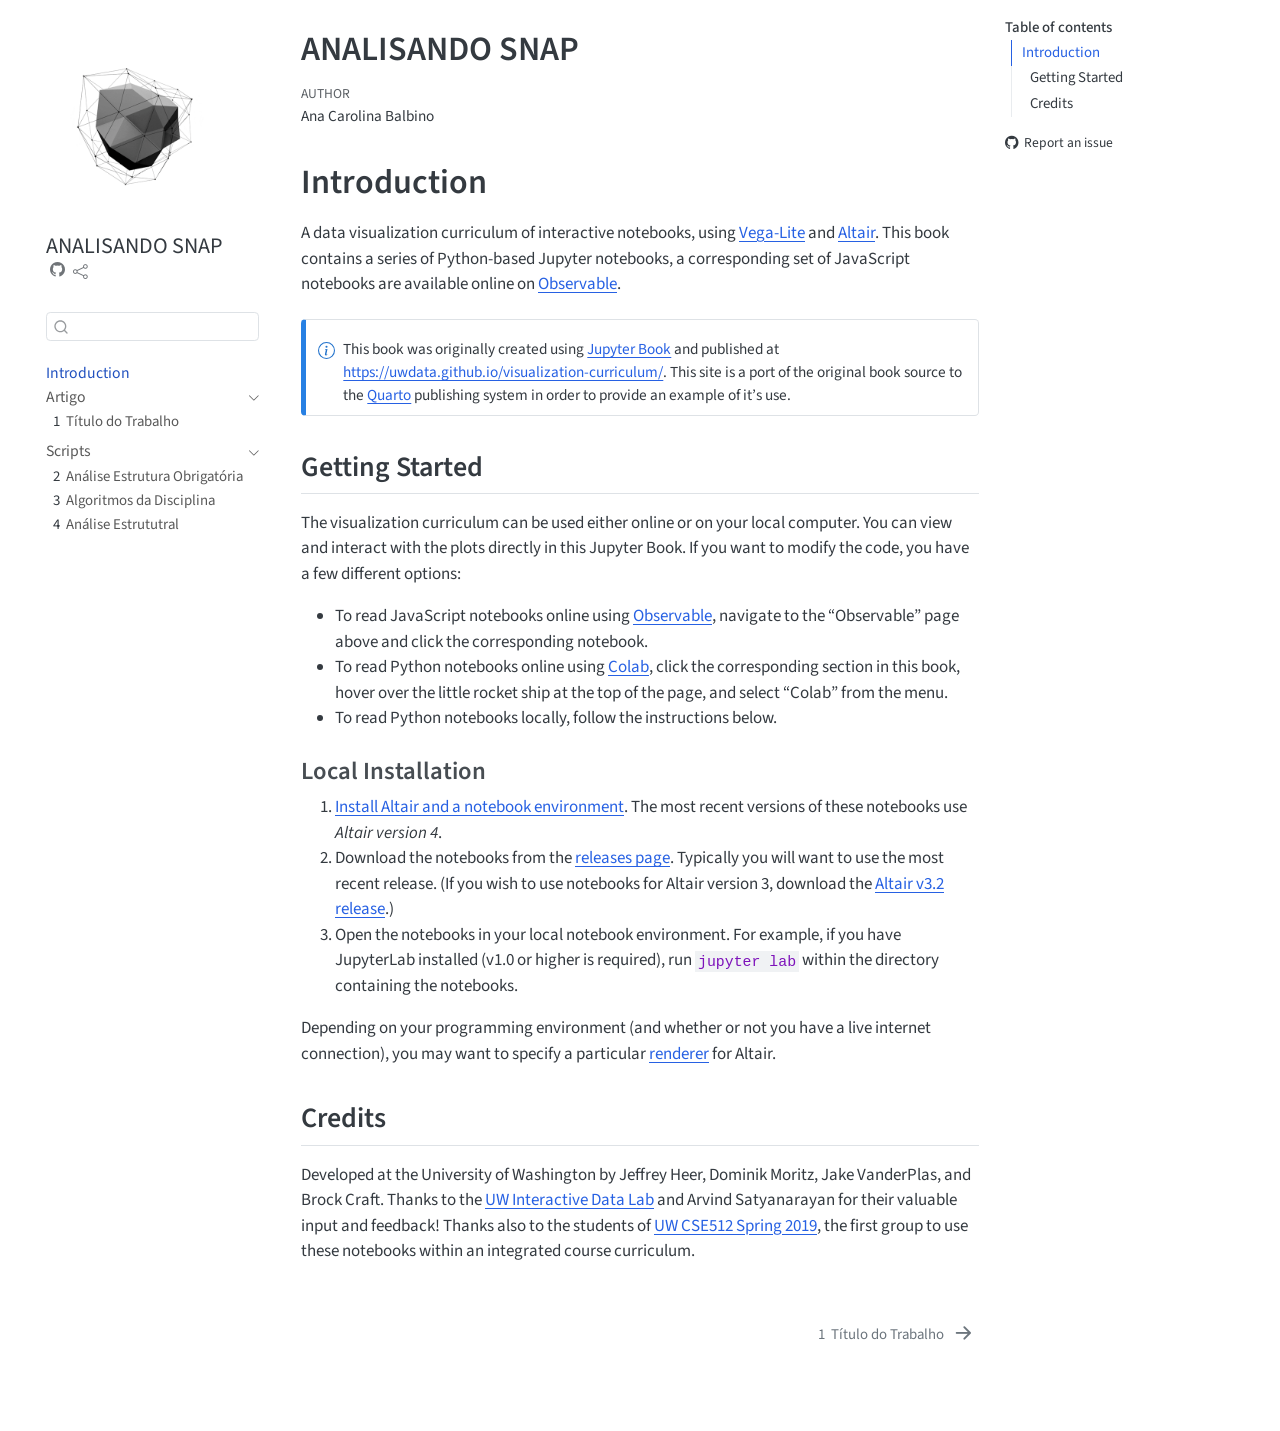
==== docs/index.html @ e95cc05e "up." ====
<!DOCTYPE html>
<html xmlns="http://www.w3.org/1999/xhtml" lang="en" xml:lang="en"><head>

<meta charset="utf-8">
<meta name="generator" content="quarto-1.8.25">

<meta name="viewport" content="width=device-width, initial-scale=1.0, user-scalable=yes">

<meta name="author" content="Ana Carolina Balbino">

<title>ANALISANDO SNAP</title>
<style>
code{white-space: pre-wrap;}
span.smallcaps{font-variant: small-caps;}
div.columns{display: flex; gap: min(4vw, 1.5em);}
div.column{flex: auto; overflow-x: auto;}
div.hanging-indent{margin-left: 1.5em; text-indent: -1.5em;}
ul.task-list{list-style: none;}
ul.task-list li input[type="checkbox"] {
  width: 0.8em;
  margin: 0 0.8em 0.2em -1em; /* quarto-specific, see https://github.com/quarto-dev/quarto-cli/issues/4556 */ 
  vertical-align: middle;
}
</style>


<script src="site_libs/quarto-nav/quarto-nav.js"></script>
<script src="site_libs/quarto-nav/headroom.min.js"></script>
<script src="site_libs/clipboard/clipboard.min.js"></script>
<script src="site_libs/quarto-search/autocomplete.umd.js"></script>
<script src="site_libs/quarto-search/fuse.min.js"></script>
<script src="site_libs/quarto-search/quarto-search.js"></script>
<meta name="quarto:offset" content="./">
<link href="./paper.html" rel="next">
<script src="site_libs/quarto-html/quarto.js" type="module"></script>
<script src="site_libs/quarto-html/tabsets/tabsets.js" type="module"></script>
<script src="site_libs/quarto-html/axe/axe-check.js" type="module"></script>
<script src="site_libs/quarto-html/popper.min.js"></script>
<script src="site_libs/quarto-html/tippy.umd.min.js"></script>
<script src="site_libs/quarto-html/anchor.min.js"></script>
<link href="site_libs/quarto-html/tippy.css" rel="stylesheet">
<link href="site_libs/quarto-html/quarto-syntax-highlighting-7b89279ff1a6dce999919e0e67d4d9ec.css" rel="stylesheet" id="quarto-text-highlighting-styles">
<script src="site_libs/bootstrap/bootstrap.min.js"></script>
<link href="site_libs/bootstrap/bootstrap-icons.css" rel="stylesheet">
<link href="site_libs/bootstrap/bootstrap-d5729c49dff0e84c36458c7a28d2b019.min.css" rel="stylesheet" append-hash="true" id="quarto-bootstrap" data-mode="light">
<script id="quarto-search-options" type="application/json">{
  "location": "sidebar",
  "copy-button": false,
  "collapse-after": 3,
  "panel-placement": "start",
  "type": "textbox",
  "limit": 50,
  "keyboard-shortcut": [
    "f",
    "/",
    "s"
  ],
  "show-item-context": false,
  "language": {
    "search-no-results-text": "No results",
    "search-matching-documents-text": "matching documents",
    "search-copy-link-title": "Copy link to search",
    "search-hide-matches-text": "Hide additional matches",
    "search-more-match-text": "more match in this document",
    "search-more-matches-text": "more matches in this document",
    "search-clear-button-title": "Clear",
    "search-text-placeholder": "",
    "search-detached-cancel-button-title": "Cancel",
    "search-submit-button-title": "Submit",
    "search-label": "Search"
  }
}</script>


</head>

<body class="nav-sidebar floating quarto-light">

<div id="quarto-search-results"></div>
  <header id="quarto-header" class="headroom fixed-top">
  <nav class="quarto-secondary-nav">
    <div class="container-fluid d-flex">
      <button type="button" class="quarto-btn-toggle btn" data-bs-toggle="collapse" role="button" data-bs-target=".quarto-sidebar-collapse-item" aria-controls="quarto-sidebar" aria-expanded="false" aria-label="Toggle sidebar navigation" onclick="if (window.quartoToggleHeadroom) { window.quartoToggleHeadroom(); }">
        <i class="bi bi-layout-text-sidebar-reverse"></i>
      </button>
        <nav class="quarto-page-breadcrumbs" aria-label="breadcrumb"><ol class="breadcrumb"><li class="breadcrumb-item"><a href="./index.html">Introduction</a></li></ol></nav>
        <a class="flex-grow-1" role="navigation" data-bs-toggle="collapse" data-bs-target=".quarto-sidebar-collapse-item" aria-controls="quarto-sidebar" aria-expanded="false" aria-label="Toggle sidebar navigation" onclick="if (window.quartoToggleHeadroom) { window.quartoToggleHeadroom(); }">      
        </a>
      <button type="button" class="btn quarto-search-button" aria-label="Search" onclick="window.quartoOpenSearch();">
        <i class="bi bi-search"></i>
      </button>
    </div>
  </nav>
</header>
<!-- content -->
<div id="quarto-content" class="quarto-container page-columns page-rows-contents page-layout-article">
<!-- sidebar -->
  <nav id="quarto-sidebar" class="sidebar collapse collapse-horizontal quarto-sidebar-collapse-item sidebar-navigation floating overflow-auto">
    <div class="pt-lg-2 mt-2 text-left sidebar-header sidebar-header-stacked">
      <a href="./index.html" class="sidebar-logo-link">
      <img src="./grafos.gif" alt="" class="sidebar-logo light-content py-0 d-lg-inline d-none">
      <img src="./grafos.gif" alt="" class="sidebar-logo dark-content py-0 d-lg-inline d-none">
      </a>
    <div class="sidebar-title mb-0 py-0">
      <a href="./">ANALISANDO SNAP</a> 
        <div class="sidebar-tools-main">
    <a href="https://github.com/carolbalbs/snap-analysis" title="Source Code" class="quarto-navigation-tool px-1" aria-label="Source Code"><i class="bi bi-github"></i></a>
    <div class="dropdown">
      <a href="" title="Share" id="quarto-navigation-tool-dropdown-0" class="quarto-navigation-tool dropdown-toggle px-1" data-bs-toggle="dropdown" aria-expanded="false" role="link" aria-label="Share"><i class="bi bi-share"></i></a>
      <ul class="dropdown-menu" aria-labelledby="quarto-navigation-tool-dropdown-0">
          <li>
            <a class="dropdown-item sidebar-tools-main-item" href="https://twitter.com/intent/tweet?url=|url|">
              <i class="bi bi-twitter pe-1"></i>
            Twitter
            </a>
          </li>
          <li>
            <a class="dropdown-item sidebar-tools-main-item" href="https://www.linkedin.com/sharing/share-offsite/?url=|url|">
              <i class="bi bi-linkedin pe-1"></i>
            LinkedIn
            </a>
          </li>
      </ul>
    </div>
</div>
    </div>
      </div>
        <div class="mt-2 flex-shrink-0 align-items-center">
        <div class="sidebar-search">
        <div id="quarto-search" class="" title="Search"></div>
        </div>
        </div>
    <div class="sidebar-menu-container"> 
    <ul class="list-unstyled mt-1">
        <li class="sidebar-item">
  <div class="sidebar-item-container"> 
  <a href="./index.html" class="sidebar-item-text sidebar-link active">
 <span class="menu-text">Introduction</span></a>
  </div>
</li>
        <li class="sidebar-item sidebar-item-section">
      <div class="sidebar-item-container"> 
            <a class="sidebar-item-text sidebar-link text-start" data-bs-toggle="collapse" data-bs-target="#quarto-sidebar-section-1" role="navigation" aria-expanded="true">
 <span class="menu-text">Artigo</span></a>
          <a class="sidebar-item-toggle text-start" data-bs-toggle="collapse" data-bs-target="#quarto-sidebar-section-1" role="navigation" aria-expanded="true" aria-label="Toggle section">
            <i class="bi bi-chevron-right ms-2"></i>
          </a> 
      </div>
      <ul id="quarto-sidebar-section-1" class="collapse list-unstyled sidebar-section depth1 show">  
          <li class="sidebar-item">
  <div class="sidebar-item-container"> 
  <a href="./paper.html" class="sidebar-item-text sidebar-link">
 <span class="menu-text"><span class="chapter-number">1</span>&nbsp; <span class="chapter-title">Título do Trabalho</span></span></a>
  </div>
</li>
      </ul>
  </li>
        <li class="sidebar-item sidebar-item-section">
      <div class="sidebar-item-container"> 
            <a class="sidebar-item-text sidebar-link text-start" data-bs-toggle="collapse" data-bs-target="#quarto-sidebar-section-2" role="navigation" aria-expanded="true">
 <span class="menu-text">Scripts</span></a>
          <a class="sidebar-item-toggle text-start" data-bs-toggle="collapse" data-bs-target="#quarto-sidebar-section-2" role="navigation" aria-expanded="true" aria-label="Toggle section">
            <i class="bi bi-chevron-right ms-2"></i>
          </a> 
      </div>
      <ul id="quarto-sidebar-section-2" class="collapse list-unstyled sidebar-section depth1 show">  
          <li class="sidebar-item">
  <div class="sidebar-item-container"> 
  <a href="./parte1.html" class="sidebar-item-text sidebar-link">
 <span class="menu-text"><span class="chapter-number">2</span>&nbsp; <span class="chapter-title">Análise Estrutura Obrigatória</span></span></a>
  </div>
</li>
          <li class="sidebar-item">
  <div class="sidebar-item-container"> 
  <a href="./parte2.html" class="sidebar-item-text sidebar-link">
 <span class="menu-text"><span class="chapter-number">3</span>&nbsp; <span class="chapter-title">Algoritmos da Disciplina</span></span></a>
  </div>
</li>
          <li class="sidebar-item">
  <div class="sidebar-item-container"> 
  <a href="./parte3.html" class="sidebar-item-text sidebar-link">
 <span class="menu-text"><span class="chapter-number">4</span>&nbsp; <span class="chapter-title">Análise Estrututral</span></span></a>
  </div>
</li>
      </ul>
  </li>
    </ul>
    </div>
</nav>
<div id="quarto-sidebar-glass" class="quarto-sidebar-collapse-item" data-bs-toggle="collapse" data-bs-target=".quarto-sidebar-collapse-item"></div>
<!-- margin-sidebar -->
    <div id="quarto-margin-sidebar" class="sidebar margin-sidebar">
        <nav id="TOC" role="doc-toc" class="toc-active">
    <h2 id="toc-title">Table of contents</h2>
   
  <ul>
  <li><a href="#introduction" id="toc-introduction" class="nav-link active" data-scroll-target="#introduction">Introduction</a>
  <ul class="collapse">
  <li><a href="#getting-started" id="toc-getting-started" class="nav-link" data-scroll-target="#getting-started">Getting Started</a>
  <ul class="collapse">
  <li><a href="#local-installation" id="toc-local-installation" class="nav-link" data-scroll-target="#local-installation">Local Installation</a></li>
  </ul></li>
  <li><a href="#credits" id="toc-credits" class="nav-link" data-scroll-target="#credits">Credits</a></li>
  </ul></li>
  </ul>
<div class="toc-actions"><ul><li><a href="https://github.com/carolbalbs/snap-analysis/issues/new" class="toc-action"><i class="bi bi-github"></i>Report an issue</a></li></ul></div></nav>
    </div>
<!-- main -->
<main class="content" id="quarto-document-content">

<header id="title-block-header" class="quarto-title-block default">
<div class="quarto-title">
<h1 class="title">ANALISANDO SNAP</h1>
</div>



<div class="quarto-title-meta">

    <div>
    <div class="quarto-title-meta-heading">Author</div>
    <div class="quarto-title-meta-contents">
             <p>Ana Carolina Balbino </p>
          </div>
  </div>
    
  
    
  </div>
  


</header>


<section id="introduction" class="level1 unnumbered">
<h1 class="unnumbered">Introduction</h1>
<p>A data visualization curriculum of interactive notebooks, using <a href="https://vega.github.io/vega-lite/">Vega-Lite</a> and <a href="https://altair-viz.github.io/">Altair</a>. This book contains a series of Python-based Jupyter notebooks, a corresponding set of JavaScript notebooks are available online on <a href="https://observablehq.com/@uwdata/data-visualization-curriculum">Observable</a>.</p>
<div class="callout callout-style-simple callout-note">
<div class="callout-body d-flex">
<div class="callout-icon-container">
<i class="callout-icon"></i>
</div>
<div class="callout-body-container">
<p>This book was originally created using <a href="https://jupyterbook.org/">Jupyter Book</a> and published at <a href="https://uwdata.github.io/visualization-curriculum/" class="uri">https://uwdata.github.io/visualization-curriculum/</a>. This site is a port of the original book source to the <a href="https://quarto.org">Quarto</a> publishing system in order to provide an example of it’s use.</p>
</div>
</div>
</div>
<section id="getting-started" class="level2">
<h2 class="anchored" data-anchor-id="getting-started">Getting Started</h2>
<p>The visualization curriculum can be used either online or on your local computer. You can view and interact with the plots directly in this Jupyter Book. If you want to modify the code, you have a few different options:</p>
<ul>
<li>To read JavaScript notebooks online using <a href="https://observablehq.com/">Observable</a>, navigate to the “Observable” page above and click the corresponding notebook.</li>
<li>To read Python notebooks online using <a href="https://colab.research.google.com/">Colab</a>, click the corresponding section in this book, hover over the little rocket ship at the top of the page, and select “Colab” from the menu.</li>
<li>To read Python notebooks locally, follow the instructions below.</li>
</ul>
<section id="local-installation" class="level3">
<h3 class="anchored" data-anchor-id="local-installation">Local Installation</h3>
<ol type="1">
<li><a href="https://altair-viz.github.io/getting_started/installation.html">Install Altair and a notebook environment</a>. The most recent versions of these notebooks use <em>Altair version 4</em>.</li>
<li>Download the notebooks from the <a href="https://github.com/uwdata/visualization-curriculum/releases">releases page</a>. Typically you will want to use the most recent release. (If you wish to use notebooks for Altair version 3, download the <a href="https://github.com/uwdata/visualization-curriculum/releases/tag/altair-v3">Altair v3.2 release</a>.)</li>
<li>Open the notebooks in your local notebook environment. For example, if you have JupyterLab installed (v1.0 or higher is required), run <code>jupyter lab</code> within the directory containing the notebooks.</li>
</ol>
<p>Depending on your programming environment (and whether or not you have a live internet connection), you may want to specify a particular <a href="https://altair-viz.github.io/user_guide/display_frontends.html">renderer</a> for Altair.</p>
</section>
</section>
<section id="credits" class="level2">
<h2 class="anchored" data-anchor-id="credits">Credits</h2>
<p>Developed at the University of Washington by Jeffrey Heer, Dominik Moritz, Jake VanderPlas, and Brock Craft. Thanks to the <a href="https://idl.cs.washington.edu/">UW Interactive Data Lab</a> and Arvind Satyanarayan for their valuable input and feedback! Thanks also to the students of <a href="https://courses.cs.washington.edu/courses/cse512/19sp/">UW CSE512 Spring 2019</a>, the first group to use these notebooks within an integrated course curriculum.</p>


</section>
</section>

</main> <!-- /main -->
<script id="quarto-html-after-body" type="application/javascript">
  window.document.addEventListener("DOMContentLoaded", function (event) {
    const icon = "";
    const anchorJS = new window.AnchorJS();
    anchorJS.options = {
      placement: 'right',
      icon: icon
    };
    anchorJS.add('.anchored');
    const isCodeAnnotation = (el) => {
      for (const clz of el.classList) {
        if (clz.startsWith('code-annotation-')) {                     
          return true;
        }
      }
      return false;
    }
    const onCopySuccess = function(e) {
      // button target
      const button = e.trigger;
      // don't keep focus
      button.blur();
      // flash "checked"
      button.classList.add('code-copy-button-checked');
      var currentTitle = button.getAttribute("title");
      button.setAttribute("title", "Copied!");
      let tooltip;
      if (window.bootstrap) {
        button.setAttribute("data-bs-toggle", "tooltip");
        button.setAttribute("data-bs-placement", "left");
        button.setAttribute("data-bs-title", "Copied!");
        tooltip = new bootstrap.Tooltip(button, 
          { trigger: "manual", 
            customClass: "code-copy-button-tooltip",
            offset: [0, -8]});
        tooltip.show();    
      }
      setTimeout(function() {
        if (tooltip) {
          tooltip.hide();
          button.removeAttribute("data-bs-title");
          button.removeAttribute("data-bs-toggle");
          button.removeAttribute("data-bs-placement");
        }
        button.setAttribute("title", currentTitle);
        button.classList.remove('code-copy-button-checked');
      }, 1000);
      // clear code selection
      e.clearSelection();
    }
    const getTextToCopy = function(trigger) {
      const outerScaffold = trigger.parentElement.cloneNode(true);
      const codeEl = outerScaffold.querySelector('code');
      for (const childEl of codeEl.children) {
        if (isCodeAnnotation(childEl)) {
          childEl.remove();
        }
      }
      return codeEl.innerText;
    }
    const clipboard = new window.ClipboardJS('.code-copy-button:not([data-in-quarto-modal])', {
      text: getTextToCopy
    });
    clipboard.on('success', onCopySuccess);
    if (window.document.getElementById('quarto-embedded-source-code-modal')) {
      const clipboardModal = new window.ClipboardJS('.code-copy-button[data-in-quarto-modal]', {
        text: getTextToCopy,
        container: window.document.getElementById('quarto-embedded-source-code-modal')
      });
      clipboardModal.on('success', onCopySuccess);
    }
      var localhostRegex = new RegExp(/^(?:http|https):\/\/localhost\:?[0-9]*\//);
      var mailtoRegex = new RegExp(/^mailto:/);
        var filterRegex = new RegExp('/' + window.location.host + '/');
      var isInternal = (href) => {
          return filterRegex.test(href) || localhostRegex.test(href) || mailtoRegex.test(href);
      }
      // Inspect non-navigation links and adorn them if external
     var links = window.document.querySelectorAll('a[href]:not(.nav-link):not(.navbar-brand):not(.toc-action):not(.sidebar-link):not(.sidebar-item-toggle):not(.pagination-link):not(.no-external):not([aria-hidden]):not(.dropdown-item):not(.quarto-navigation-tool):not(.about-link)');
      for (var i=0; i<links.length; i++) {
        const link = links[i];
        if (!isInternal(link.href)) {
          // undo the damage that might have been done by quarto-nav.js in the case of
          // links that we want to consider external
          if (link.dataset.originalHref !== undefined) {
            link.href = link.dataset.originalHref;
          }
        }
      }
    function tippyHover(el, contentFn, onTriggerFn, onUntriggerFn) {
      const config = {
        allowHTML: true,
        maxWidth: 500,
        delay: 100,
        arrow: false,
        appendTo: function(el) {
            return el.parentElement;
        },
        interactive: true,
        interactiveBorder: 10,
        theme: 'quarto',
        placement: 'bottom-start',
      };
      if (contentFn) {
        config.content = contentFn;
      }
      if (onTriggerFn) {
        config.onTrigger = onTriggerFn;
      }
      if (onUntriggerFn) {
        config.onUntrigger = onUntriggerFn;
      }
      window.tippy(el, config); 
    }
    const noterefs = window.document.querySelectorAll('a[role="doc-noteref"]');
    for (var i=0; i<noterefs.length; i++) {
      const ref = noterefs[i];
      tippyHover(ref, function() {
        // use id or data attribute instead here
        let href = ref.getAttribute('data-footnote-href') || ref.getAttribute('href');
        try { href = new URL(href).hash; } catch {}
        const id = href.replace(/^#\/?/, "");
        const note = window.document.getElementById(id);
        if (note) {
          return note.innerHTML;
        } else {
          return "";
        }
      });
    }
    const xrefs = window.document.querySelectorAll('a.quarto-xref');
    const processXRef = (id, note) => {
      // Strip column container classes
      const stripColumnClz = (el) => {
        el.classList.remove("page-full", "page-columns");
        if (el.children) {
          for (const child of el.children) {
            stripColumnClz(child);
          }
        }
      }
      stripColumnClz(note)
      if (id === null || id.startsWith('sec-')) {
        // Special case sections, only their first couple elements
        const container = document.createElement("div");
        if (note.children && note.children.length > 2) {
          container.appendChild(note.children[0].cloneNode(true));
          for (let i = 1; i < note.children.length; i++) {
            const child = note.children[i];
            if (child.tagName === "P" && child.innerText === "") {
              continue;
            } else {
              container.appendChild(child.cloneNode(true));
              break;
            }
          }
          if (window.Quarto?.typesetMath) {
            window.Quarto.typesetMath(container);
          }
          return container.innerHTML
        } else {
          if (window.Quarto?.typesetMath) {
            window.Quarto.typesetMath(note);
          }
          return note.innerHTML;
        }
      } else {
        // Remove any anchor links if they are present
        const anchorLink = note.querySelector('a.anchorjs-link');
        if (anchorLink) {
          anchorLink.remove();
        }
        if (window.Quarto?.typesetMath) {
          window.Quarto.typesetMath(note);
        }
        if (note.classList.contains("callout")) {
          return note.outerHTML;
        } else {
          return note.innerHTML;
        }
      }
    }
    for (var i=0; i<xrefs.length; i++) {
      const xref = xrefs[i];
      tippyHover(xref, undefined, function(instance) {
        instance.disable();
        let url = xref.getAttribute('href');
        let hash = undefined; 
        if (url.startsWith('#')) {
          hash = url;
        } else {
          try { hash = new URL(url).hash; } catch {}
        }
        if (hash) {
          const id = hash.replace(/^#\/?/, "");
          const note = window.document.getElementById(id);
          if (note !== null) {
            try {
              const html = processXRef(id, note.cloneNode(true));
              instance.setContent(html);
            } finally {
              instance.enable();
              instance.show();
            }
          } else {
            // See if we can fetch this
            fetch(url.split('#')[0])
            .then(res => res.text())
            .then(html => {
              const parser = new DOMParser();
              const htmlDoc = parser.parseFromString(html, "text/html");
              const note = htmlDoc.getElementById(id);
              if (note !== null) {
                const html = processXRef(id, note);
                instance.setContent(html);
              } 
            }).finally(() => {
              instance.enable();
              instance.show();
            });
          }
        } else {
          // See if we can fetch a full url (with no hash to target)
          // This is a special case and we should probably do some content thinning / targeting
          fetch(url)
          .then(res => res.text())
          .then(html => {
            const parser = new DOMParser();
            const htmlDoc = parser.parseFromString(html, "text/html");
            const note = htmlDoc.querySelector('main.content');
            if (note !== null) {
              // This should only happen for chapter cross references
              // (since there is no id in the URL)
              // remove the first header
              if (note.children.length > 0 && note.children[0].tagName === "HEADER") {
                note.children[0].remove();
              }
              const html = processXRef(null, note);
              instance.setContent(html);
            } 
          }).finally(() => {
            instance.enable();
            instance.show();
          });
        }
      }, function(instance) {
      });
    }
        let selectedAnnoteEl;
        const selectorForAnnotation = ( cell, annotation) => {
          let cellAttr = 'data-code-cell="' + cell + '"';
          let lineAttr = 'data-code-annotation="' +  annotation + '"';
          const selector = 'span[' + cellAttr + '][' + lineAttr + ']';
          return selector;
        }
        const selectCodeLines = (annoteEl) => {
          const doc = window.document;
          const targetCell = annoteEl.getAttribute("data-target-cell");
          const targetAnnotation = annoteEl.getAttribute("data-target-annotation");
          const annoteSpan = window.document.querySelector(selectorForAnnotation(targetCell, targetAnnotation));
          const lines = annoteSpan.getAttribute("data-code-lines").split(",");
          const lineIds = lines.map((line) => {
            return targetCell + "-" + line;
          })
          let top = null;
          let height = null;
          let parent = null;
          if (lineIds.length > 0) {
              //compute the position of the single el (top and bottom and make a div)
              const el = window.document.getElementById(lineIds[0]);
              top = el.offsetTop;
              height = el.offsetHeight;
              parent = el.parentElement.parentElement;
            if (lineIds.length > 1) {
              const lastEl = window.document.getElementById(lineIds[lineIds.length - 1]);
              const bottom = lastEl.offsetTop + lastEl.offsetHeight;
              height = bottom - top;
            }
            if (top !== null && height !== null && parent !== null) {
              // cook up a div (if necessary) and position it 
              let div = window.document.getElementById("code-annotation-line-highlight");
              if (div === null) {
                div = window.document.createElement("div");
                div.setAttribute("id", "code-annotation-line-highlight");
                div.style.position = 'absolute';
                parent.appendChild(div);
              }
              div.style.top = top - 2 + "px";
              div.style.height = height + 4 + "px";
              div.style.left = 0;
              let gutterDiv = window.document.getElementById("code-annotation-line-highlight-gutter");
              if (gutterDiv === null) {
                gutterDiv = window.document.createElement("div");
                gutterDiv.setAttribute("id", "code-annotation-line-highlight-gutter");
                gutterDiv.style.position = 'absolute';
                const codeCell = window.document.getElementById(targetCell);
                const gutter = codeCell.querySelector('.code-annotation-gutter');
                gutter.appendChild(gutterDiv);
              }
              gutterDiv.style.top = top - 2 + "px";
              gutterDiv.style.height = height + 4 + "px";
            }
            selectedAnnoteEl = annoteEl;
          }
        };
        const unselectCodeLines = () => {
          const elementsIds = ["code-annotation-line-highlight", "code-annotation-line-highlight-gutter"];
          elementsIds.forEach((elId) => {
            const div = window.document.getElementById(elId);
            if (div) {
              div.remove();
            }
          });
          selectedAnnoteEl = undefined;
        };
          // Handle positioning of the toggle
      window.addEventListener(
        "resize",
        throttle(() => {
          elRect = undefined;
          if (selectedAnnoteEl) {
            selectCodeLines(selectedAnnoteEl);
          }
        }, 10)
      );
      function throttle(fn, ms) {
      let throttle = false;
      let timer;
        return (...args) => {
          if(!throttle) { // first call gets through
              fn.apply(this, args);
              throttle = true;
          } else { // all the others get throttled
              if(timer) clearTimeout(timer); // cancel #2
              timer = setTimeout(() => {
                fn.apply(this, args);
                timer = throttle = false;
              }, ms);
          }
        };
      }
        // Attach click handler to the DT
        const annoteDls = window.document.querySelectorAll('dt[data-target-cell]');
        for (const annoteDlNode of annoteDls) {
          annoteDlNode.addEventListener('click', (event) => {
            const clickedEl = event.target;
            if (clickedEl !== selectedAnnoteEl) {
              unselectCodeLines();
              const activeEl = window.document.querySelector('dt[data-target-cell].code-annotation-active');
              if (activeEl) {
                activeEl.classList.remove('code-annotation-active');
              }
              selectCodeLines(clickedEl);
              clickedEl.classList.add('code-annotation-active');
            } else {
              // Unselect the line
              unselectCodeLines();
              clickedEl.classList.remove('code-annotation-active');
            }
          });
        }
    const findCites = (el) => {
      const parentEl = el.parentElement;
      if (parentEl) {
        const cites = parentEl.dataset.cites;
        if (cites) {
          return {
            el,
            cites: cites.split(' ')
          };
        } else {
          return findCites(el.parentElement)
        }
      } else {
        return undefined;
      }
    };
    var bibliorefs = window.document.querySelectorAll('a[role="doc-biblioref"]');
    for (var i=0; i<bibliorefs.length; i++) {
      const ref = bibliorefs[i];
      const citeInfo = findCites(ref);
      if (citeInfo) {
        tippyHover(citeInfo.el, function() {
          var popup = window.document.createElement('div');
          citeInfo.cites.forEach(function(cite) {
            var citeDiv = window.document.createElement('div');
            citeDiv.classList.add('hanging-indent');
            citeDiv.classList.add('csl-entry');
            var biblioDiv = window.document.getElementById('ref-' + cite);
            if (biblioDiv) {
              citeDiv.innerHTML = biblioDiv.innerHTML;
            }
            popup.appendChild(citeDiv);
          });
          return popup.innerHTML;
        });
      }
    }
  });
  </script>
<nav class="page-navigation">
  <div class="nav-page nav-page-previous">
  </div>
  <div class="nav-page nav-page-next">
      <a href="./paper.html" class="pagination-link" aria-label="Título do Trabalho">
        <span class="nav-page-text"><span class="chapter-number">1</span>&nbsp; <span class="chapter-title">Título do Trabalho</span></span> <i class="bi bi-arrow-right-short"></i>
      </a>
  </div>
</nav>
</div> <!-- /content -->




<footer class="footer"><div class="nav-footer"><div class="nav-footer-center"><div class="toc-actions d-sm-block d-md-none"><ul><li><a href="https://github.com/carolbalbs/snap-analysis/issues/new" class="toc-action"><i class="bi bi-github"></i>Report an issue</a></li></ul></div></div></div></footer></body></html>
---- docs/site_libs/quarto-html/tippy.css ----
.tippy-box[data-animation=fade][data-state=hidden]{opacity:0}[data-tippy-root]{max-width:calc(100vw - 10px)}.tippy-box{position:relative;background-color:#333;color:#fff;border-radius:4px;font-size:14px;line-height:1.4;white-space:normal;outline:0;transition-property:transform,visibility,opacity}.tippy-box[data-placement^=top]>.tippy-arrow{bottom:0}.tippy-box[data-placement^=top]>.tippy-arrow:before{bottom:-7px;left:0;border-width:8px 8px 0;border-top-color:initial;transform-origin:center top}.tippy-box[data-placement^=bottom]>.tippy-arrow{top:0}.tippy-box[data-placement^=bottom]>.tippy-arrow:before{top:-7px;left:0;border-width:0 8px 8px;border-bottom-color:initial;transform-origin:center bottom}.tippy-box[data-placement^=left]>.tippy-arrow{right:0}.tippy-box[data-placement^=left]>.tippy-arrow:before{border-width:8px 0 8px 8px;border-left-color:initial;right:-7px;transform-origin:center left}.tippy-box[data-placement^=right]>.tippy-arrow{left:0}.tippy-box[data-placement^=right]>.tippy-arrow:before{left:-7px;border-width:8px 8px 8px 0;border-right-color:initial;transform-origin:center right}.tippy-box[data-inertia][data-state=visible]{transition-timing-function:cubic-bezier(.54,1.5,.38,1.11)}.tippy-arrow{width:16px;height:16px;color:#333}.tippy-arrow:before{content:"";position:absolute;border-color:transparent;border-style:solid}.tippy-content{position:relative;padding:5px 9px;z-index:1}
---- docs/site_libs/quarto-html/quarto-syntax-highlighting-7b89279ff1a6dce999919e0e67d4d9ec.css ----
/* quarto syntax highlight colors */
:root {
  --quarto-hl-ot-color: #003B4F;
  --quarto-hl-at-color: #657422;
  --quarto-hl-ss-color: #20794D;
  --quarto-hl-an-color: #5E5E5E;
  --quarto-hl-fu-color: #4758AB;
  --quarto-hl-st-color: #20794D;
  --quarto-hl-cf-color: #003B4F;
  --quarto-hl-op-color: #5E5E5E;
  --quarto-hl-er-color: #AD0000;
  --quarto-hl-bn-color: #AD0000;
  --quarto-hl-al-color: #AD0000;
  --quarto-hl-va-color: #111111;
  --quarto-hl-bu-color: inherit;
  --quarto-hl-ex-color: inherit;
  --quarto-hl-pp-color: #AD0000;
  --quarto-hl-in-color: #5E5E5E;
  --quarto-hl-vs-color: #20794D;
  --quarto-hl-wa-color: #5E5E5E;
  --quarto-hl-do-color: #5E5E5E;
  --quarto-hl-im-color: #00769E;
  --quarto-hl-ch-color: #20794D;
  --quarto-hl-dt-color: #AD0000;
  --quarto-hl-fl-color: #AD0000;
  --quarto-hl-co-color: #5E5E5E;
  --quarto-hl-cv-color: #5E5E5E;
  --quarto-hl-cn-color: #8f5902;
  --quarto-hl-sc-color: #5E5E5E;
  --quarto-hl-dv-color: #AD0000;
  --quarto-hl-kw-color: #003B4F;
}

/* other quarto variables */
:root {
  --quarto-font-monospace: SFMono-Regular, Menlo, Monaco, Consolas, "Liberation Mono", "Courier New", monospace;
}

/* syntax highlight based on Pandoc's rules */
pre > code.sourceCode > span {
  color: #003B4F;
}

code.sourceCode > span {
  color: #003B4F;
}

div.sourceCode,
div.sourceCode pre.sourceCode {
  color: #003B4F;
}

/* Normal */
code span {
  color: #003B4F;
}

/* Alert */
code span.al {
  color: #AD0000;
  font-style: inherit;
}

/* Annotation */
code span.an {
  color: #5E5E5E;
  font-style: inherit;
}

/* Attribute */
code span.at {
  color: #657422;
  font-style: inherit;
}

/* BaseN */
code span.bn {
  color: #AD0000;
  font-style: inherit;
}

/* BuiltIn */
code span.bu {
  font-style: inherit;
}

/* ControlFlow */
code span.cf {
  color: #003B4F;
  font-weight: bold;
  font-style: inherit;
}

/* Char */
code span.ch {
  color: #20794D;
  font-style: inherit;
}

/* Constant */
code span.cn {
  color: #8f5902;
  font-style: inherit;
}

/* Comment */
code span.co {
  color: #5E5E5E;
  font-style: inherit;
}

/* CommentVar */
code span.cv {
  color: #5E5E5E;
  font-style: italic;
}

/* Documentation */
code span.do {
  color: #5E5E5E;
  font-style: italic;
}

/* DataType */
code span.dt {
  color: #AD0000;
  font-style: inherit;
}

/* DecVal */
code span.dv {
  color: #AD0000;
  font-style: inherit;
}

/* Error */
code span.er {
  color: #AD0000;
  font-style: inherit;
}

/* Extension */
code span.ex {
  font-style: inherit;
}

/* Float */
code span.fl {
  color: #AD0000;
  font-style: inherit;
}

/* Function */
code span.fu {
  color: #4758AB;
  font-style: inherit;
}

/* Import */
code span.im {
  color: #00769E;
  font-style: inherit;
}

/* Information */
code span.in {
  color: #5E5E5E;
  font-style: inherit;
}

/* Keyword */
code span.kw {
  color: #003B4F;
  font-weight: bold;
  font-style: inherit;
}

/* Operator */
code span.op {
  color: #5E5E5E;
  font-style: inherit;
}

/* Other */
code span.ot {
  color: #003B4F;
  font-style: inherit;
}

/* Preprocessor */
code span.pp {
  color: #AD0000;
  font-style: inherit;
}

/* SpecialChar */
code span.sc {
  color: #5E5E5E;
  font-style: inherit;
}

/* SpecialString */
code span.ss {
  color: #20794D;
  font-style: inherit;
}

/* String */
code span.st {
  color: #20794D;
  font-style: inherit;
}

/* Variable */
code span.va {
  color: #111111;
  font-style: inherit;
}

/* VerbatimString */
code span.vs {
  color: #20794D;
  font-style: inherit;
}

/* Warning */
code span.wa {
  color: #5E5E5E;
  font-style: italic;
}

.prevent-inlining {
  content: "</";
}

/*# sourceMappingURL=3944bc705cfaf4c80e56f77c5205168a.css.map */
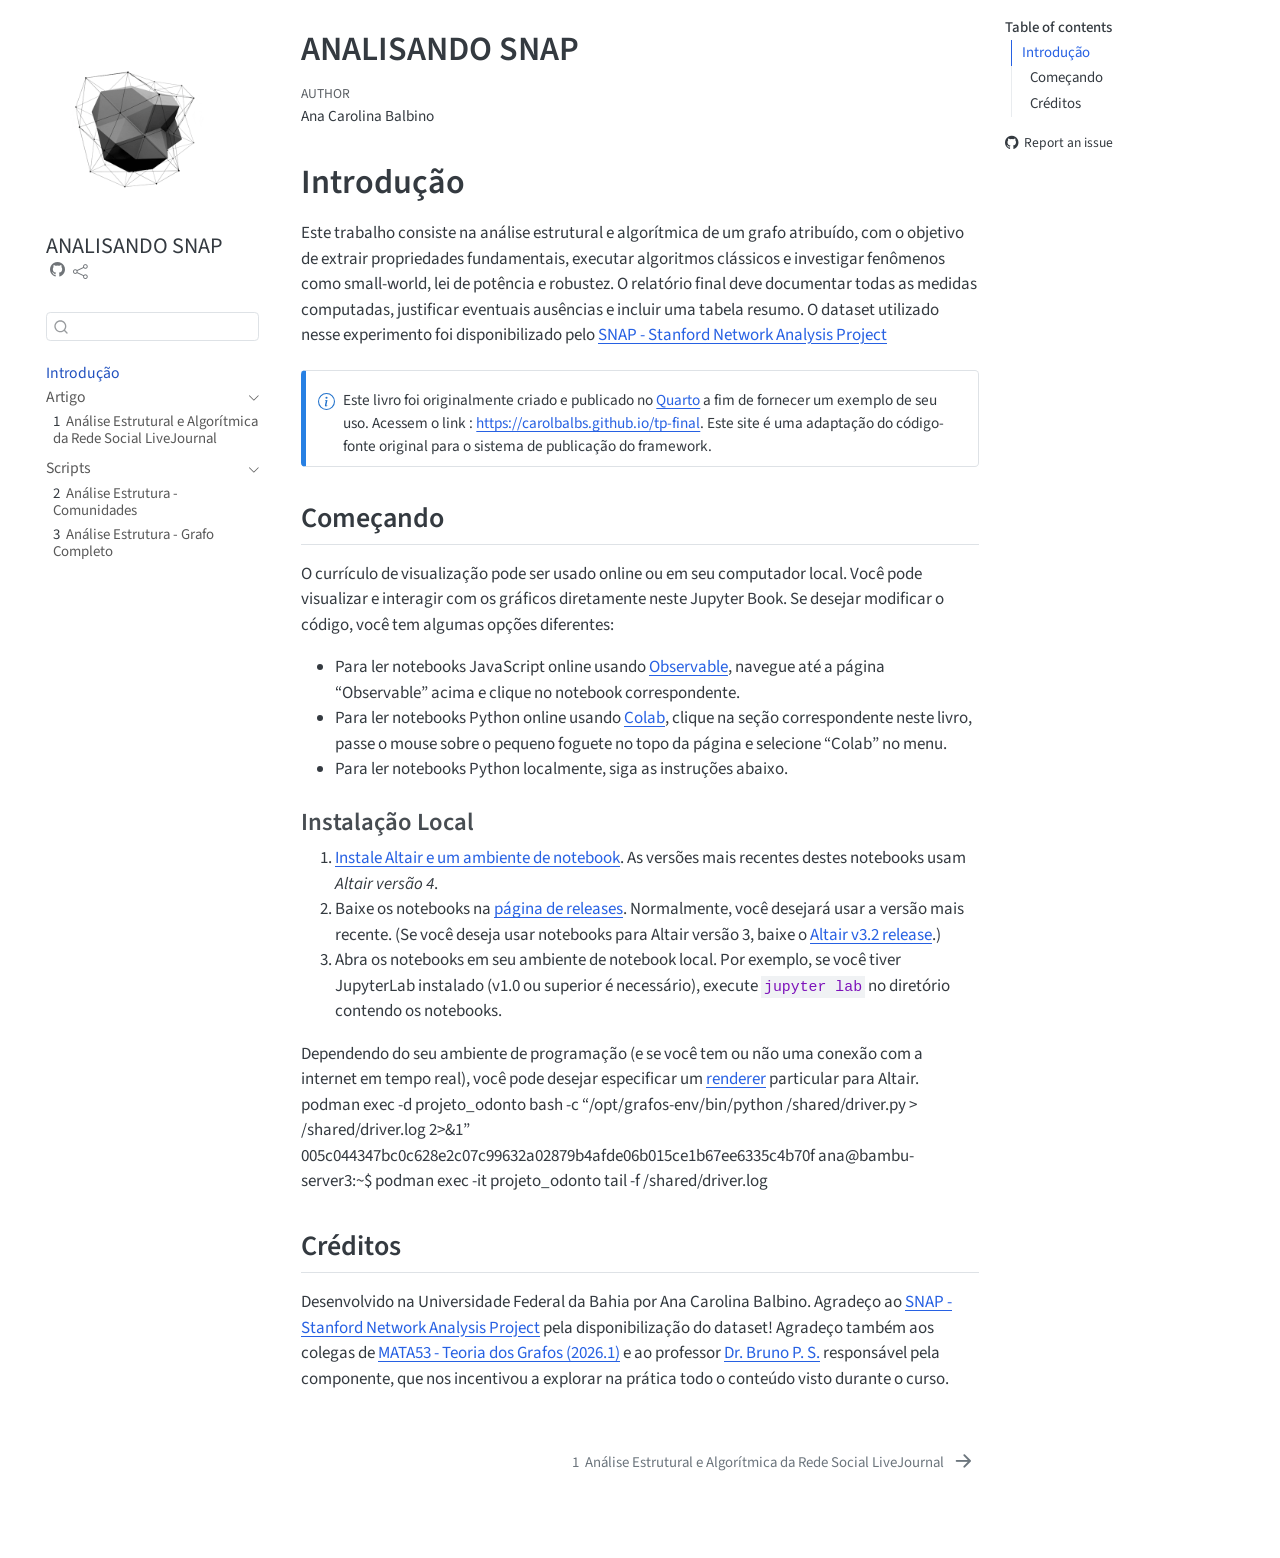
==== commit 4e5b3675: "up" ====
--- a/docs/index.html
+++ b/docs/index.html
@@ -83,7 +83,7 @@
       <button type="button" class="quarto-btn-toggle btn" data-bs-toggle="collapse" role="button" data-bs-target=".quarto-sidebar-collapse-item" aria-controls="quarto-sidebar" aria-expanded="false" aria-label="Toggle sidebar navigation" onclick="if (window.quartoToggleHeadroom) { window.quartoToggleHeadroom(); }">
         <i class="bi bi-layout-text-sidebar-reverse"></i>
       </button>
-        <nav class="quarto-page-breadcrumbs" aria-label="breadcrumb"><ol class="breadcrumb"><li class="breadcrumb-item"><a href="./index.html">Introduction</a></li></ol></nav>
+        <nav class="quarto-page-breadcrumbs" aria-label="breadcrumb"><ol class="breadcrumb"><li class="breadcrumb-item"><a href="./index.html">Introdução</a></li></ol></nav>
         <a class="flex-grow-1" role="navigation" data-bs-toggle="collapse" data-bs-target=".quarto-sidebar-collapse-item" aria-controls="quarto-sidebar" aria-expanded="false" aria-label="Toggle sidebar navigation" onclick="if (window.quartoToggleHeadroom) { window.quartoToggleHeadroom(); }">      
         </a>
       <button type="button" class="btn quarto-search-button" aria-label="Search" onclick="window.quartoOpenSearch();">
@@ -104,7 +104,7 @@
     <div class="sidebar-title mb-0 py-0">
       <a href="./">ANALISANDO SNAP</a> 
         <div class="sidebar-tools-main">
-    <a href="https://github.com/carolbalbs/snap-analysis" title="Source Code" class="quarto-navigation-tool px-1" aria-label="Source Code"><i class="bi bi-github"></i></a>
+    <a href="https://github.com/carolbalbs/tp-final" title="Source Code" class="quarto-navigation-tool px-1" aria-label="Source Code"><i class="bi bi-github"></i></a>
     <div class="dropdown">
       <a href="" title="Share" id="quarto-navigation-tool-dropdown-0" class="quarto-navigation-tool dropdown-toggle px-1" data-bs-toggle="dropdown" aria-expanded="false" role="link" aria-label="Share"><i class="bi bi-share"></i></a>
       <ul class="dropdown-menu" aria-labelledby="quarto-navigation-tool-dropdown-0">
@@ -135,7 +135,7 @@
         <li class="sidebar-item">
   <div class="sidebar-item-container"> 
   <a href="./index.html" class="sidebar-item-text sidebar-link active">
- <span class="menu-text">Introduction</span></a>
+ <span class="menu-text">Introdução</span></a>
   </div>
 </li>
         <li class="sidebar-item sidebar-item-section">
@@ -150,7 +150,7 @@
           <li class="sidebar-item">
   <div class="sidebar-item-container"> 
   <a href="./paper.html" class="sidebar-item-text sidebar-link">
- <span class="menu-text"><span class="chapter-number">1</span>&nbsp; <span class="chapter-title">Título do Trabalho</span></span></a>
+ <span class="menu-text"><span class="chapter-number">1</span>&nbsp; <span class="chapter-title">Análise Estrutural e Algorítmica da Rede Social LiveJournal</span></span></a>
   </div>
 </li>
       </ul>
@@ -166,20 +166,14 @@
       <ul id="quarto-sidebar-section-2" class="collapse list-unstyled sidebar-section depth1 show">  
           <li class="sidebar-item">
   <div class="sidebar-item-container"> 
-  <a href="./parte1.html" class="sidebar-item-text sidebar-link">
- <span class="menu-text"><span class="chapter-number">2</span>&nbsp; <span class="chapter-title">Análise Estrutura Obrigatória</span></span></a>
+  <a href="./parte1_all.html" class="sidebar-item-text sidebar-link">
+ <span class="menu-text"><span class="chapter-number">2</span>&nbsp; <span class="chapter-title">Análise Estrutura - Comunidades</span></span></a>
   </div>
 </li>
           <li class="sidebar-item">
   <div class="sidebar-item-container"> 
-  <a href="./parte2.html" class="sidebar-item-text sidebar-link">
- <span class="menu-text"><span class="chapter-number">3</span>&nbsp; <span class="chapter-title">Algoritmos da Disciplina</span></span></a>
-  </div>
-</li>
-          <li class="sidebar-item">
-  <div class="sidebar-item-container"> 
-  <a href="./parte3.html" class="sidebar-item-text sidebar-link">
- <span class="menu-text"><span class="chapter-number">4</span>&nbsp; <span class="chapter-title">Análise Estrututral</span></span></a>
+  <a href="./parte1_ungraph.html" class="sidebar-item-text sidebar-link">
+ <span class="menu-text"><span class="chapter-number">3</span>&nbsp; <span class="chapter-title">Análise Estrutura - Grafo Completo</span></span></a>
   </div>
 </li>
       </ul>
@@ -194,16 +188,16 @@
     <h2 id="toc-title">Table of contents</h2>
    
   <ul>
-  <li><a href="#introduction" id="toc-introduction" class="nav-link active" data-scroll-target="#introduction">Introduction</a>
+  <li><a href="#introdução" id="toc-introdução" class="nav-link active" data-scroll-target="#introdução">Introdução</a>
   <ul class="collapse">
-  <li><a href="#getting-started" id="toc-getting-started" class="nav-link" data-scroll-target="#getting-started">Getting Started</a>
+  <li><a href="#começando" id="toc-começando" class="nav-link" data-scroll-target="#começando">Começando</a>
   <ul class="collapse">
-  <li><a href="#local-installation" id="toc-local-installation" class="nav-link" data-scroll-target="#local-installation">Local Installation</a></li>
+  <li><a href="#instalação-local" id="toc-instalação-local" class="nav-link" data-scroll-target="#instalação-local">Instalação Local</a></li>
   </ul></li>
-  <li><a href="#credits" id="toc-credits" class="nav-link" data-scroll-target="#credits">Credits</a></li>
+  <li><a href="#créditos" id="toc-créditos" class="nav-link" data-scroll-target="#créditos">Créditos</a></li>
   </ul></li>
   </ul>
-<div class="toc-actions"><ul><li><a href="https://github.com/carolbalbs/snap-analysis/issues/new" class="toc-action"><i class="bi bi-github"></i>Report an issue</a></li></ul></div></nav>
+<div class="toc-actions"><ul><li><a href="https://github.com/carolbalbs/tp-final/issues/new" class="toc-action"><i class="bi bi-github"></i>Report an issue</a></li></ul></div></nav>
     </div>
 <!-- main -->
 <main class="content" id="quarto-document-content">
@@ -233,40 +227,40 @@
 </header>
 
 
-<section id="introduction" class="level1 unnumbered">
-<h1 class="unnumbered">Introduction</h1>
-<p>A data visualization curriculum of interactive notebooks, using <a href="https://vega.github.io/vega-lite/">Vega-Lite</a> and <a href="https://altair-viz.github.io/">Altair</a>. This book contains a series of Python-based Jupyter notebooks, a corresponding set of JavaScript notebooks are available online on <a href="https://observablehq.com/@uwdata/data-visualization-curriculum">Observable</a>.</p>
+<section id="introdução" class="level1 unnumbered">
+<h1 class="unnumbered">Introdução</h1>
+<p>Este trabalho consiste na análise estrutural e algorítmica de um grafo atribuído, com o objetivo de extrair propriedades fundamentais, executar algoritmos clássicos e investigar fenômenos como small‑world, lei de potência e robustez. O relatório final deve documentar todas as medidas computadas, justificar eventuais ausências e incluir uma tabela resumo. O dataset utilizado nesse experimento foi disponibilizado pelo <a href="https://snap.stanford.edu/index.html">SNAP - Stanford Network Analysis Project</a></p>
 <div class="callout callout-style-simple callout-note">
 <div class="callout-body d-flex">
 <div class="callout-icon-container">
 <i class="callout-icon"></i>
 </div>
 <div class="callout-body-container">
-<p>This book was originally created using <a href="https://jupyterbook.org/">Jupyter Book</a> and published at <a href="https://uwdata.github.io/visualization-curriculum/" class="uri">https://uwdata.github.io/visualization-curriculum/</a>. This site is a port of the original book source to the <a href="https://quarto.org">Quarto</a> publishing system in order to provide an example of it’s use.</p>
+<p>Este livro foi originalmente criado e publicado no <a href="https://quarto.org">Quarto</a> a fim de fornecer um exemplo de seu uso. Acessem o link : <a href="https://carolbalbs.github.io/tp-final" class="uri">https://carolbalbs.github.io/tp-final</a>. Este site é uma adaptação do código-fonte original para o sistema de publicação do framework.</p>
 </div>
 </div>
 </div>
-<section id="getting-started" class="level2">
-<h2 class="anchored" data-anchor-id="getting-started">Getting Started</h2>
-<p>The visualization curriculum can be used either online or on your local computer. You can view and interact with the plots directly in this Jupyter Book. If you want to modify the code, you have a few different options:</p>
+<section id="começando" class="level2">
+<h2 class="anchored" data-anchor-id="começando">Começando</h2>
+<p>O currículo de visualização pode ser usado online ou em seu computador local. Você pode visualizar e interagir com os gráficos diretamente neste Jupyter Book. Se desejar modificar o código, você tem algumas opções diferentes:</p>
 <ul>
-<li>To read JavaScript notebooks online using <a href="https://observablehq.com/">Observable</a>, navigate to the “Observable” page above and click the corresponding notebook.</li>
-<li>To read Python notebooks online using <a href="https://colab.research.google.com/">Colab</a>, click the corresponding section in this book, hover over the little rocket ship at the top of the page, and select “Colab” from the menu.</li>
-<li>To read Python notebooks locally, follow the instructions below.</li>
+<li>Para ler notebooks JavaScript online usando <a href="https://observablehq.com/">Observable</a>, navegue até a página “Observable” acima e clique no notebook correspondente.</li>
+<li>Para ler notebooks Python online usando <a href="https://colab.research.google.com/">Colab</a>, clique na seção correspondente neste livro, passe o mouse sobre o pequeno foguete no topo da página e selecione “Colab” no menu.</li>
+<li>Para ler notebooks Python localmente, siga as instruções abaixo.</li>
 </ul>
-<section id="local-installation" class="level3">
-<h3 class="anchored" data-anchor-id="local-installation">Local Installation</h3>
+<section id="instalação-local" class="level3">
+<h3 class="anchored" data-anchor-id="instalação-local">Instalação Local</h3>
 <ol type="1">
-<li><a href="https://altair-viz.github.io/getting_started/installation.html">Install Altair and a notebook environment</a>. The most recent versions of these notebooks use <em>Altair version 4</em>.</li>
-<li>Download the notebooks from the <a href="https://github.com/uwdata/visualization-curriculum/releases">releases page</a>. Typically you will want to use the most recent release. (If you wish to use notebooks for Altair version 3, download the <a href="https://github.com/uwdata/visualization-curriculum/releases/tag/altair-v3">Altair v3.2 release</a>.)</li>
-<li>Open the notebooks in your local notebook environment. For example, if you have JupyterLab installed (v1.0 or higher is required), run <code>jupyter lab</code> within the directory containing the notebooks.</li>
+<li><a href="https://altair-viz.github.io/getting_started/installation.html">Instale Altair e um ambiente de notebook</a>. As versões mais recentes destes notebooks usam <em>Altair versão 4</em>.</li>
+<li>Baixe os notebooks na <a href="https://github.com/uwdata/visualization-curriculum/releases">página de releases</a>. Normalmente, você desejará usar a versão mais recente. (Se você deseja usar notebooks para Altair versão 3, baixe o <a href="https://github.com/uwdata/visualization-curriculum/releases/tag/altair-v3">Altair v3.2 release</a>.)</li>
+<li>Abra os notebooks em seu ambiente de notebook local. Por exemplo, se você tiver JupyterLab instalado (v1.0 ou superior é necessário), execute <code>jupyter lab</code> no diretório contendo os notebooks.</li>
 </ol>
-<p>Depending on your programming environment (and whether or not you have a live internet connection), you may want to specify a particular <a href="https://altair-viz.github.io/user_guide/display_frontends.html">renderer</a> for Altair.</p>
+<p>Dependendo do seu ambiente de programação (e se você tem ou não uma conexão com a internet em tempo real), você pode desejar especificar um <a href="https://altair-viz.github.io/user_guide/display_frontends.html">renderer</a> particular para Altair. podman exec -d projeto_odonto bash -c “/opt/grafos-env/bin/python /shared/driver.py &gt; /shared/driver.log 2&gt;&amp;1” 005c044347bc0c628e2c07c99632a02879b4afde06b015ce1b67ee6335c4b70f ana@bambu-server3:~$ podman exec -it projeto_odonto tail -f /shared/driver.log</p>
 </section>
 </section>
-<section id="credits" class="level2">
-<h2 class="anchored" data-anchor-id="credits">Credits</h2>
-<p>Developed at the University of Washington by Jeffrey Heer, Dominik Moritz, Jake VanderPlas, and Brock Craft. Thanks to the <a href="https://idl.cs.washington.edu/">UW Interactive Data Lab</a> and Arvind Satyanarayan for their valuable input and feedback! Thanks also to the students of <a href="https://courses.cs.washington.edu/courses/cse512/19sp/">UW CSE512 Spring 2019</a>, the first group to use these notebooks within an integrated course curriculum.</p>
+<section id="créditos" class="level2">
+<h2 class="anchored" data-anchor-id="créditos">Créditos</h2>
+<p>Desenvolvido na Universidade Federal da Bahia por Ana Carolina Balbino. Agradeço ao <a href="https://snap.stanford.edu/index.html">SNAP - Stanford Network Analysis Project</a> pela disponibilização do dataset! Agradeço também aos colegas de <a href="https://sigaa.ufba.br/sigaa/public/departamento/componentes.jsf?id=1114">MATA53 - Teoria dos Grafos (2026.1)</a> e ao professor <a href="https://bps90.github.io/">Dr.&nbsp;Bruno P. S.</a> responsável pela componente, que nos incentivou a explorar na prática todo o conteúdo visto durante o curso.</p>
 
 
 </section>
@@ -677,8 +671,8 @@
   <div class="nav-page nav-page-previous">
   </div>
   <div class="nav-page nav-page-next">
-      <a href="./paper.html" class="pagination-link" aria-label="Título do Trabalho">
-        <span class="nav-page-text"><span class="chapter-number">1</span>&nbsp; <span class="chapter-title">Título do Trabalho</span></span> <i class="bi bi-arrow-right-short"></i>
+      <a href="./paper.html" class="pagination-link" aria-label="Análise Estrutural e Algorítmica da Rede Social LiveJournal">
+        <span class="nav-page-text"><span class="chapter-number">1</span>&nbsp; <span class="chapter-title">Análise Estrutural e Algorítmica da Rede Social LiveJournal</span></span> <i class="bi bi-arrow-right-short"></i>
       </a>
   </div>
 </nav>
@@ -687,4 +681,4 @@
 
 
 
-<footer class="footer"><div class="nav-footer"><div class="nav-footer-center"><div class="toc-actions d-sm-block d-md-none"><ul><li><a href="https://github.com/carolbalbs/snap-analysis/issues/new" class="toc-action"><i class="bi bi-github"></i>Report an issue</a></li></ul></div></div></div></footer></body></html>+<footer class="footer"><div class="nav-footer"><div class="nav-footer-center"><div class="toc-actions d-sm-block d-md-none"><ul><li><a href="https://github.com/carolbalbs/tp-final/issues/new" class="toc-action"><i class="bi bi-github"></i>Report an issue</a></li></ul></div></div></div></footer></body></html>
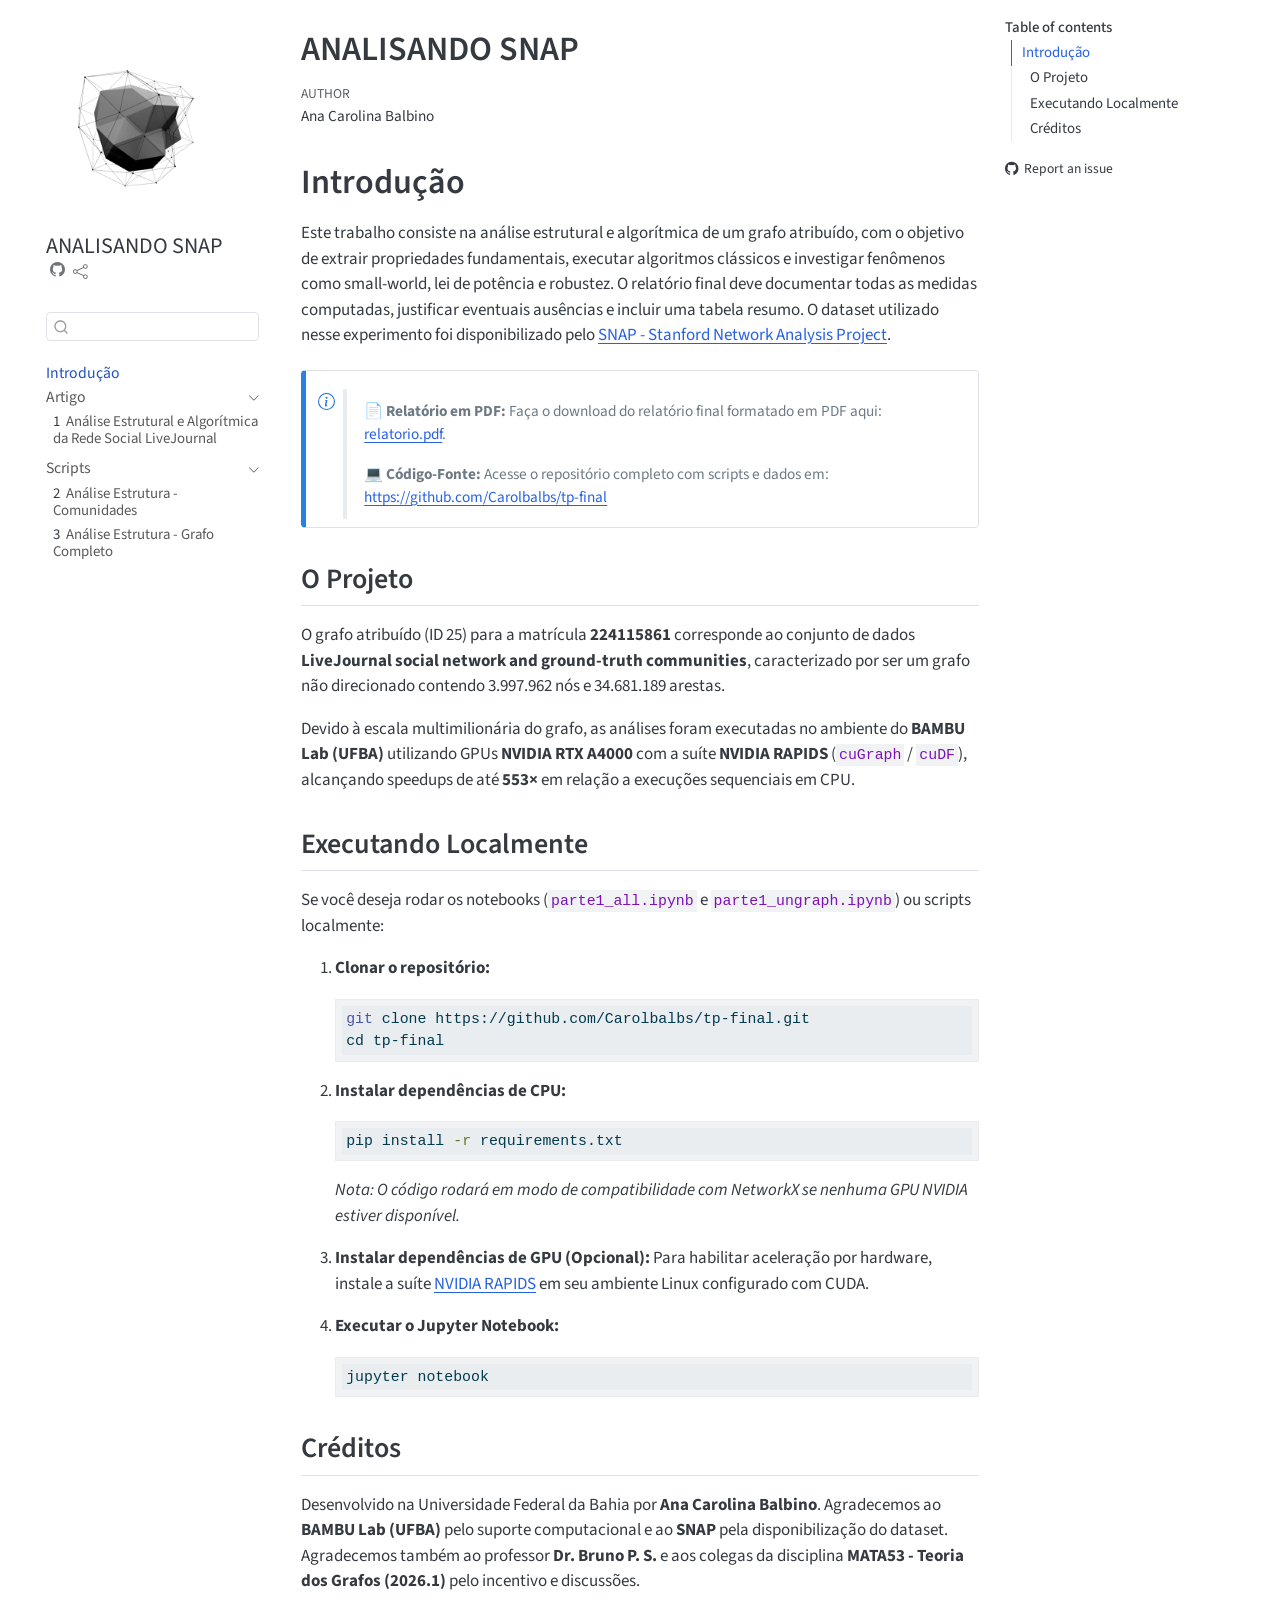
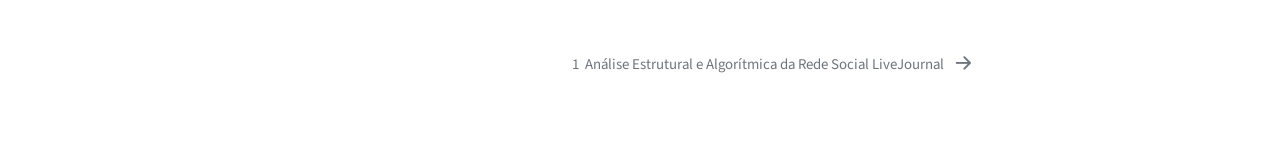
==== commit 2128bc4c: "docs: update readme, index.md and ignore large dataset" ====
--- a/docs/index.html
+++ b/docs/index.html
@@ -20,6 +20,41 @@
   width: 0.8em;
   margin: 0 0.8em 0.2em -1em; /* quarto-specific, see https://github.com/quarto-dev/quarto-cli/issues/4556 */ 
   vertical-align: middle;
+}
+/* CSS for syntax highlighting */
+html { -webkit-text-size-adjust: 100%; }
+pre > code.sourceCode { white-space: pre; position: relative; }
+pre > code.sourceCode > span { display: inline-block; line-height: 1.25; }
+pre > code.sourceCode > span:empty { height: 1.2em; }
+.sourceCode { overflow: visible; }
+code.sourceCode > span { color: inherit; text-decoration: inherit; }
+div.sourceCode { margin: 1em 0; }
+pre.sourceCode { margin: 0; }
+@media screen {
+div.sourceCode { overflow: auto; }
+}
+@media print {
+pre > code.sourceCode { white-space: pre-wrap; }
+pre > code.sourceCode > span { text-indent: -5em; padding-left: 5em; }
+}
+pre.numberSource code
+  { counter-reset: source-line 0; }
+pre.numberSource code > span
+  { position: relative; left: -4em; counter-increment: source-line; }
+pre.numberSource code > span > a:first-child::before
+  { content: counter(source-line);
+    position: relative; left: -1em; text-align: right; vertical-align: baseline;
+    border: none; display: inline-block;
+    -webkit-touch-callout: none; -webkit-user-select: none;
+    -khtml-user-select: none; -moz-user-select: none;
+    -ms-user-select: none; user-select: none;
+    padding: 0 4px; width: 4em;
+  }
+pre.numberSource { margin-left: 3em;  padding-left: 4px; }
+div.sourceCode
+  {   }
+@media screen {
+pre > code.sourceCode > span > a:first-child::before { text-decoration: underline; }
 }
 </style>
 
@@ -190,10 +225,8 @@
   <ul>
   <li><a href="#introdução" id="toc-introdução" class="nav-link active" data-scroll-target="#introdução">Introdução</a>
   <ul class="collapse">
-  <li><a href="#começando" id="toc-começando" class="nav-link" data-scroll-target="#começando">Começando</a>
-  <ul class="collapse">
-  <li><a href="#instalação-local" id="toc-instalação-local" class="nav-link" data-scroll-target="#instalação-local">Instalação Local</a></li>
-  </ul></li>
+  <li><a href="#o-projeto" id="toc-o-projeto" class="nav-link" data-scroll-target="#o-projeto">O Projeto</a></li>
+  <li><a href="#executando-localmente" id="toc-executando-localmente" class="nav-link" data-scroll-target="#executando-localmente">Executando Localmente</a></li>
   <li><a href="#créditos" id="toc-créditos" class="nav-link" data-scroll-target="#créditos">Créditos</a></li>
   </ul></li>
   </ul>
@@ -229,38 +262,43 @@
 
 <section id="introdução" class="level1 unnumbered">
 <h1 class="unnumbered">Introdução</h1>
-<p>Este trabalho consiste na análise estrutural e algorítmica de um grafo atribuído, com o objetivo de extrair propriedades fundamentais, executar algoritmos clássicos e investigar fenômenos como small‑world, lei de potência e robustez. O relatório final deve documentar todas as medidas computadas, justificar eventuais ausências e incluir uma tabela resumo. O dataset utilizado nesse experimento foi disponibilizado pelo <a href="https://snap.stanford.edu/index.html">SNAP - Stanford Network Analysis Project</a></p>
+<p>Este trabalho consiste na análise estrutural e algorítmica de um grafo atribuído, com o objetivo de extrair propriedades fundamentais, executar algoritmos clássicos e investigar fenômenos como small‑world, lei de potência e robustez. O relatório final deve documentar todas as medidas computadas, justificar eventuais ausências e incluir uma tabela resumo. O dataset utilizado nesse experimento foi disponibilizado pelo <a href="https://snap.stanford.edu/index.html">SNAP - Stanford Network Analysis Project</a>.</p>
 <div class="callout callout-style-simple callout-note">
 <div class="callout-body d-flex">
 <div class="callout-icon-container">
 <i class="callout-icon"></i>
 </div>
 <div class="callout-body-container">
-<p>Este livro foi originalmente criado e publicado no <a href="https://quarto.org">Quarto</a> a fim de fornecer um exemplo de seu uso. Acessem o link : <a href="https://carolbalbs.github.io/tp-final" class="uri">https://carolbalbs.github.io/tp-final</a>. Este site é uma adaptação do código-fonte original para o sistema de publicação do framework.</p>
+<blockquote class="blockquote">
+<p>📄 <strong>Relatório em PDF:</strong> Faça o download do relatório final formatado em PDF aqui: <strong><a href="224115861.pdf">relatorio.pdf</a></strong>.</p>
+<p>💻 <strong>Código-Fonte:</strong> Acesse o repositório completo com scripts e dados em: <strong><a href="https://github.com/Carolbalbs/tp-final" class="uri">https://github.com/Carolbalbs/tp-final</a></strong></p>
+</blockquote>
 </div>
 </div>
 </div>
-<section id="começando" class="level2">
-<h2 class="anchored" data-anchor-id="começando">Começando</h2>
-<p>O currículo de visualização pode ser usado online ou em seu computador local. Você pode visualizar e interagir com os gráficos diretamente neste Jupyter Book. Se desejar modificar o código, você tem algumas opções diferentes:</p>
-<ul>
-<li>Para ler notebooks JavaScript online usando <a href="https://observablehq.com/">Observable</a>, navegue até a página “Observable” acima e clique no notebook correspondente.</li>
-<li>Para ler notebooks Python online usando <a href="https://colab.research.google.com/">Colab</a>, clique na seção correspondente neste livro, passe o mouse sobre o pequeno foguete no topo da página e selecione “Colab” no menu.</li>
-<li>Para ler notebooks Python localmente, siga as instruções abaixo.</li>
-</ul>
-<section id="instalação-local" class="level3">
-<h3 class="anchored" data-anchor-id="instalação-local">Instalação Local</h3>
+<section id="o-projeto" class="level2">
+<h2 class="anchored" data-anchor-id="o-projeto">O Projeto</h2>
+<p>O grafo atribuído (ID 25) para a matrícula <strong>224115861</strong> corresponde ao conjunto de dados <strong>LiveJournal social network and ground-truth communities</strong>, caracterizado por ser um grafo não direcionado contendo 3.997.962 nós e 34.681.189 arestas.</p>
+<p>Devido à escala multimilionária do grafo, as análises foram executadas no ambiente do <strong>BAMBU Lab (UFBA)</strong> utilizando GPUs <strong>NVIDIA RTX A4000</strong> com a suíte <strong>NVIDIA RAPIDS</strong> (<code>cuGraph</code> / <code>cuDF</code>), alcançando speedups de até <strong>553×</strong> em relação a execuções sequenciais em CPU.</p>
+</section>
+<section id="executando-localmente" class="level2">
+<h2 class="anchored" data-anchor-id="executando-localmente">Executando Localmente</h2>
+<p>Se você deseja rodar os notebooks (<code>parte1_all.ipynb</code> e <code>parte1_ungraph.ipynb</code>) ou scripts localmente:</p>
 <ol type="1">
-<li><a href="https://altair-viz.github.io/getting_started/installation.html">Instale Altair e um ambiente de notebook</a>. As versões mais recentes destes notebooks usam <em>Altair versão 4</em>.</li>
-<li>Baixe os notebooks na <a href="https://github.com/uwdata/visualization-curriculum/releases">página de releases</a>. Normalmente, você desejará usar a versão mais recente. (Se você deseja usar notebooks para Altair versão 3, baixe o <a href="https://github.com/uwdata/visualization-curriculum/releases/tag/altair-v3">Altair v3.2 release</a>.)</li>
-<li>Abra os notebooks em seu ambiente de notebook local. Por exemplo, se você tiver JupyterLab instalado (v1.0 ou superior é necessário), execute <code>jupyter lab</code> no diretório contendo os notebooks.</li>
+<li><p><strong>Clonar o repositório:</strong></p>
+<div class="code-copy-outer-scaffold"><div class="sourceCode" id="cb1"><pre class="sourceCode bash code-with-copy"><code class="sourceCode bash"><span id="cb1-1"><a href="#cb1-1" aria-hidden="true" tabindex="-1"></a><span class="fu">git</span> clone https://github.com/Carolbalbs/tp-final.git</span>
+<span id="cb1-2"><a href="#cb1-2" aria-hidden="true" tabindex="-1"></a><span class="bu">cd</span> tp-final</span></code></pre></div><button title="Copy to Clipboard" class="code-copy-button"><i class="bi"></i></button></div></li>
+<li><p><strong>Instalar dependências de CPU:</strong></p>
+<div class="code-copy-outer-scaffold"><div class="sourceCode" id="cb2"><pre class="sourceCode bash code-with-copy"><code class="sourceCode bash"><span id="cb2-1"><a href="#cb2-1" aria-hidden="true" tabindex="-1"></a><span class="ex">pip</span> install <span class="at">-r</span> requirements.txt</span></code></pre></div><button title="Copy to Clipboard" class="code-copy-button"><i class="bi"></i></button></div>
+<p><em>Nota: O código rodará em modo de compatibilidade com NetworkX se nenhuma GPU NVIDIA estiver disponível.</em></p></li>
+<li><p><strong>Instalar dependências de GPU (Opcional):</strong> Para habilitar aceleração por hardware, instale a suíte <a href="https://rapids.ai">NVIDIA RAPIDS</a> em seu ambiente Linux configurado com CUDA.</p></li>
+<li><p><strong>Executar o Jupyter Notebook:</strong></p>
+<div class="code-copy-outer-scaffold"><div class="sourceCode" id="cb3"><pre class="sourceCode bash code-with-copy"><code class="sourceCode bash"><span id="cb3-1"><a href="#cb3-1" aria-hidden="true" tabindex="-1"></a><span class="ex">jupyter</span> notebook</span></code></pre></div><button title="Copy to Clipboard" class="code-copy-button"><i class="bi"></i></button></div></li>
 </ol>
-<p>Dependendo do seu ambiente de programação (e se você tem ou não uma conexão com a internet em tempo real), você pode desejar especificar um <a href="https://altair-viz.github.io/user_guide/display_frontends.html">renderer</a> particular para Altair. podman exec -d projeto_odonto bash -c “/opt/grafos-env/bin/python /shared/driver.py &gt; /shared/driver.log 2&gt;&amp;1” 005c044347bc0c628e2c07c99632a02879b4afde06b015ce1b67ee6335c4b70f ana@bambu-server3:~$ podman exec -it projeto_odonto tail -f /shared/driver.log</p>
-</section>
 </section>
 <section id="créditos" class="level2">
 <h2 class="anchored" data-anchor-id="créditos">Créditos</h2>
-<p>Desenvolvido na Universidade Federal da Bahia por Ana Carolina Balbino. Agradeço ao <a href="https://snap.stanford.edu/index.html">SNAP - Stanford Network Analysis Project</a> pela disponibilização do dataset! Agradeço também aos colegas de <a href="https://sigaa.ufba.br/sigaa/public/departamento/componentes.jsf?id=1114">MATA53 - Teoria dos Grafos (2026.1)</a> e ao professor <a href="https://bps90.github.io/">Dr.&nbsp;Bruno P. S.</a> responsável pela componente, que nos incentivou a explorar na prática todo o conteúdo visto durante o curso.</p>
+<p>Desenvolvido na Universidade Federal da Bahia por <strong>Ana Carolina Balbino</strong>. Agradecemos ao <strong>BAMBU Lab (UFBA)</strong> pelo suporte computacional e ao <strong>SNAP</strong> pela disponibilização do dataset. Agradecemos também ao professor <strong>Dr.&nbsp;Bruno P. S.</strong> e aos colegas da disciplina <strong>MATA53 - Teoria dos Grafos (2026.1)</strong> pelo incentivo e discussões.</p>
 
 
 </section>
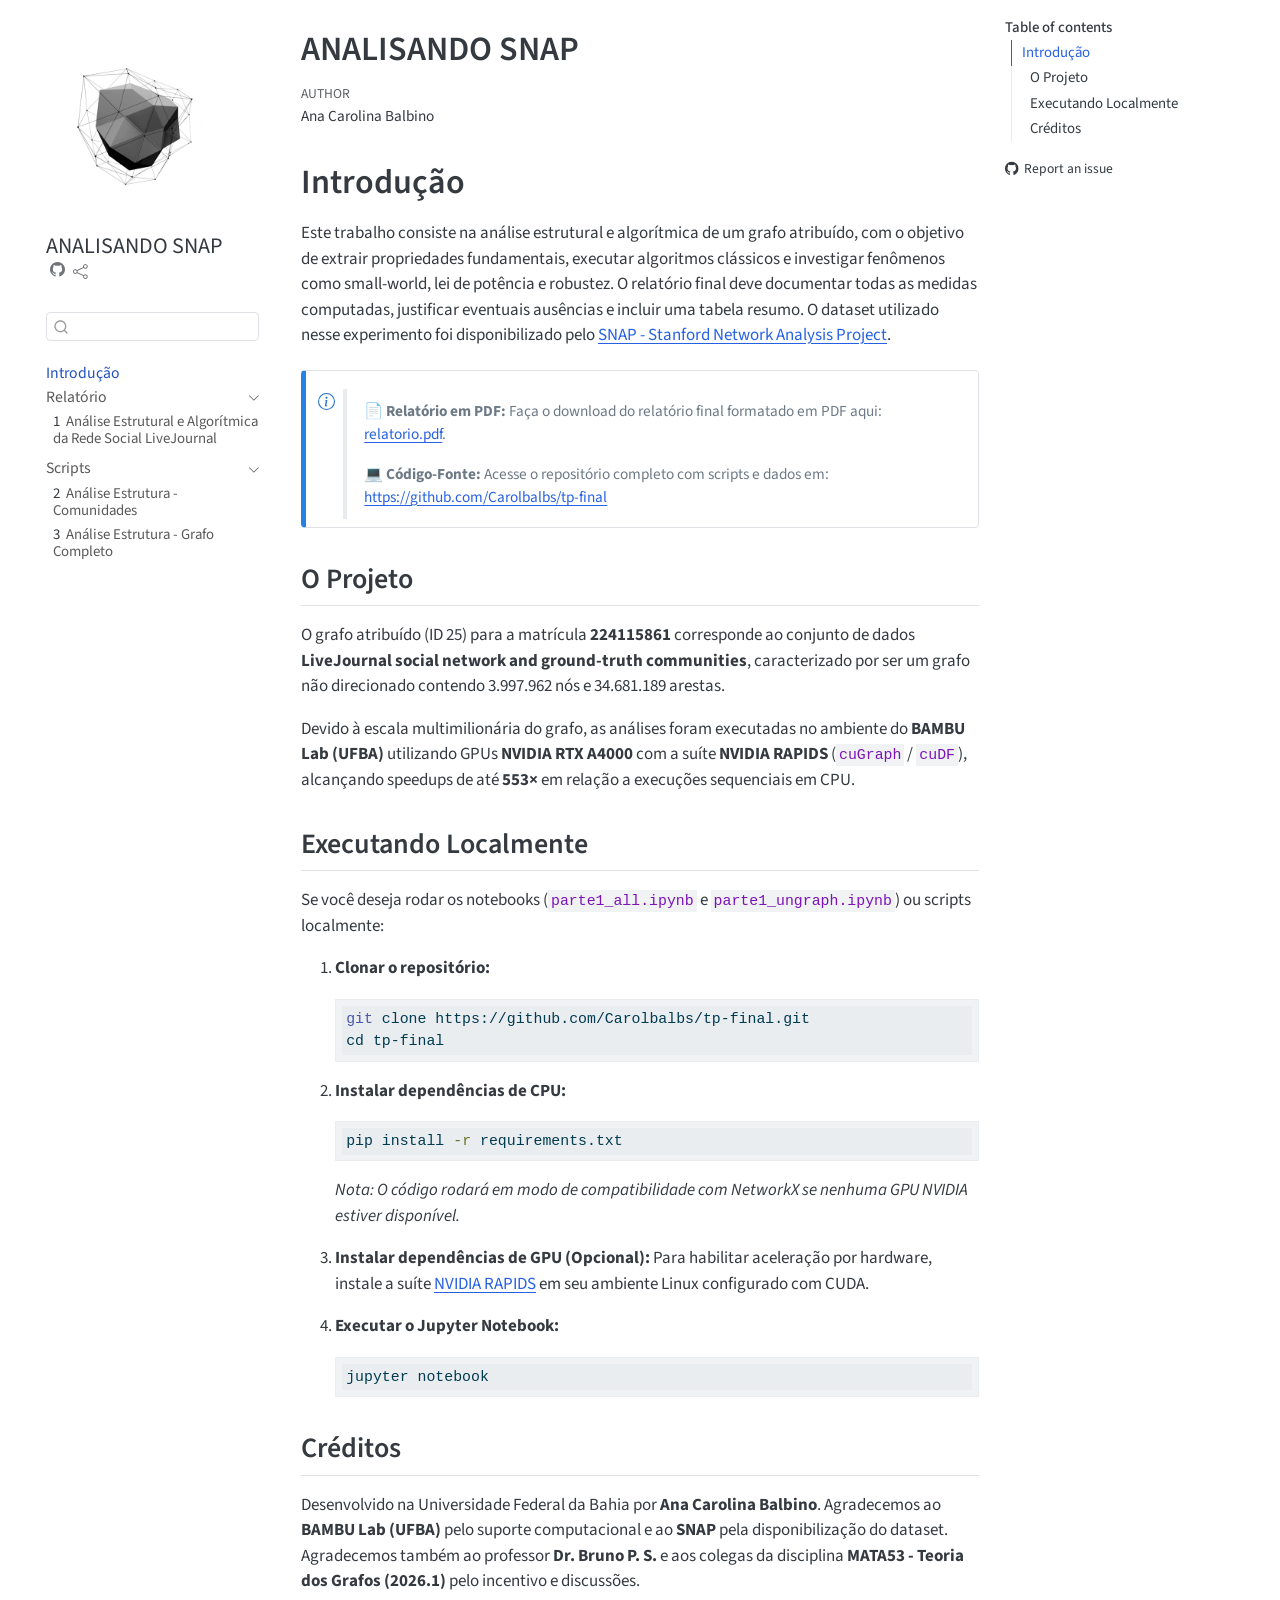
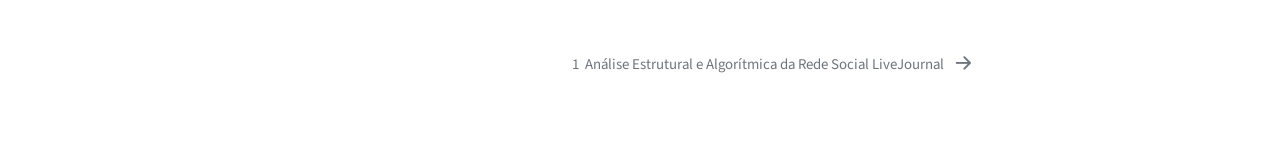
==== commit a443046c: "fix readme" ====
--- a/docs/index.html
+++ b/docs/index.html
@@ -176,7 +176,7 @@
         <li class="sidebar-item sidebar-item-section">
       <div class="sidebar-item-container"> 
             <a class="sidebar-item-text sidebar-link text-start" data-bs-toggle="collapse" data-bs-target="#quarto-sidebar-section-1" role="navigation" aria-expanded="true">
- <span class="menu-text">Artigo</span></a>
+ <span class="menu-text">Relatório</span></a>
           <a class="sidebar-item-toggle text-start" data-bs-toggle="collapse" data-bs-target="#quarto-sidebar-section-1" role="navigation" aria-expanded="true" aria-label="Toggle section">
             <i class="bi bi-chevron-right ms-2"></i>
           </a> 
